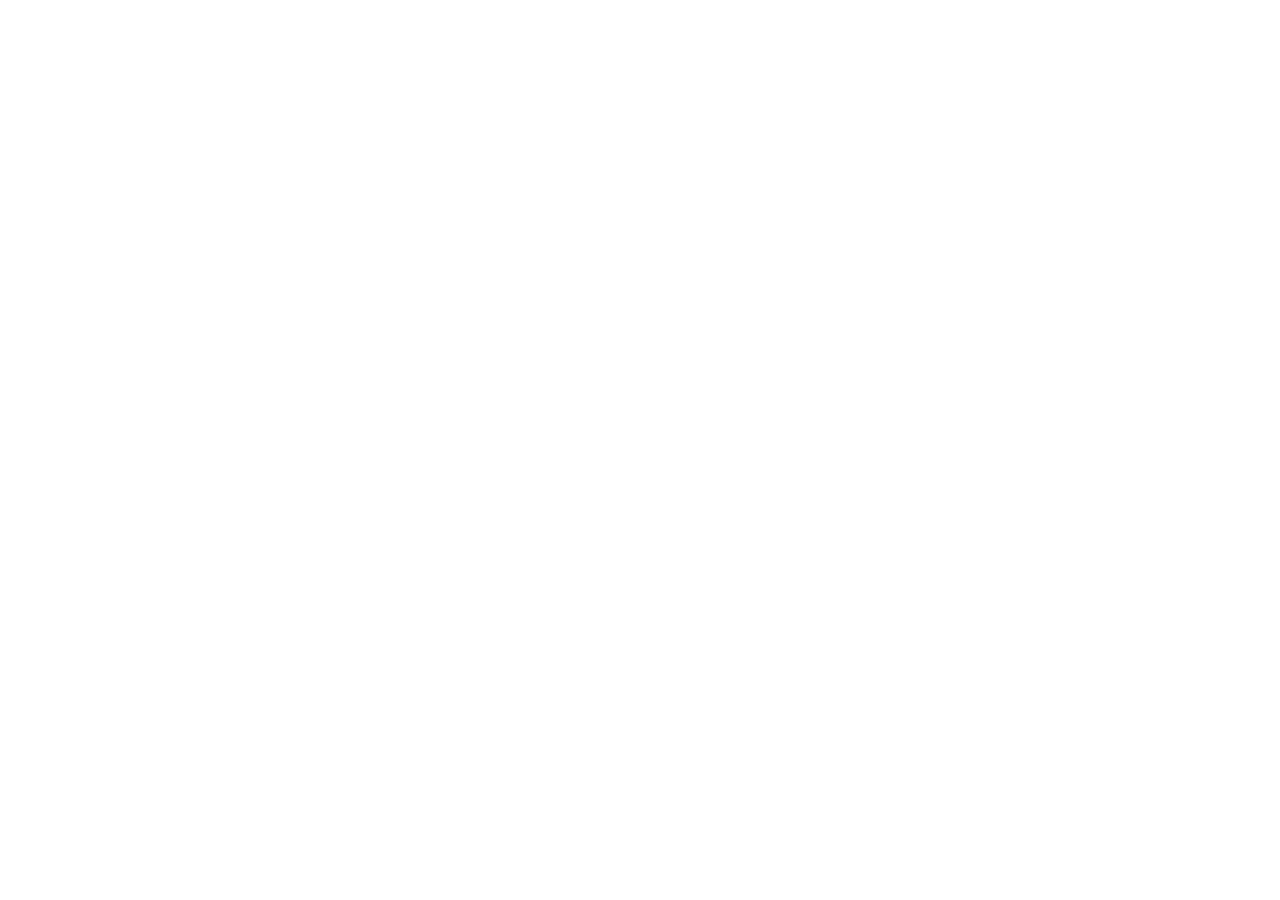
==== index.html @ 9736135d "Feat: Adicionando link do css e js" ====
<!DOCTYPE html>
<html lang="pt-BR">
<head>
    <meta charset="UTF-8">
    <meta name="viewport" content="width=device-width, initial-scale=1.0">
    <title>MotoGarage — Loja de Motos</title>
    <link rel="stylesheet" href="./src/css/estilo.css">
</head>
<body>
    










    <script src="./src/js/script.js"></script>
</body>
</html>
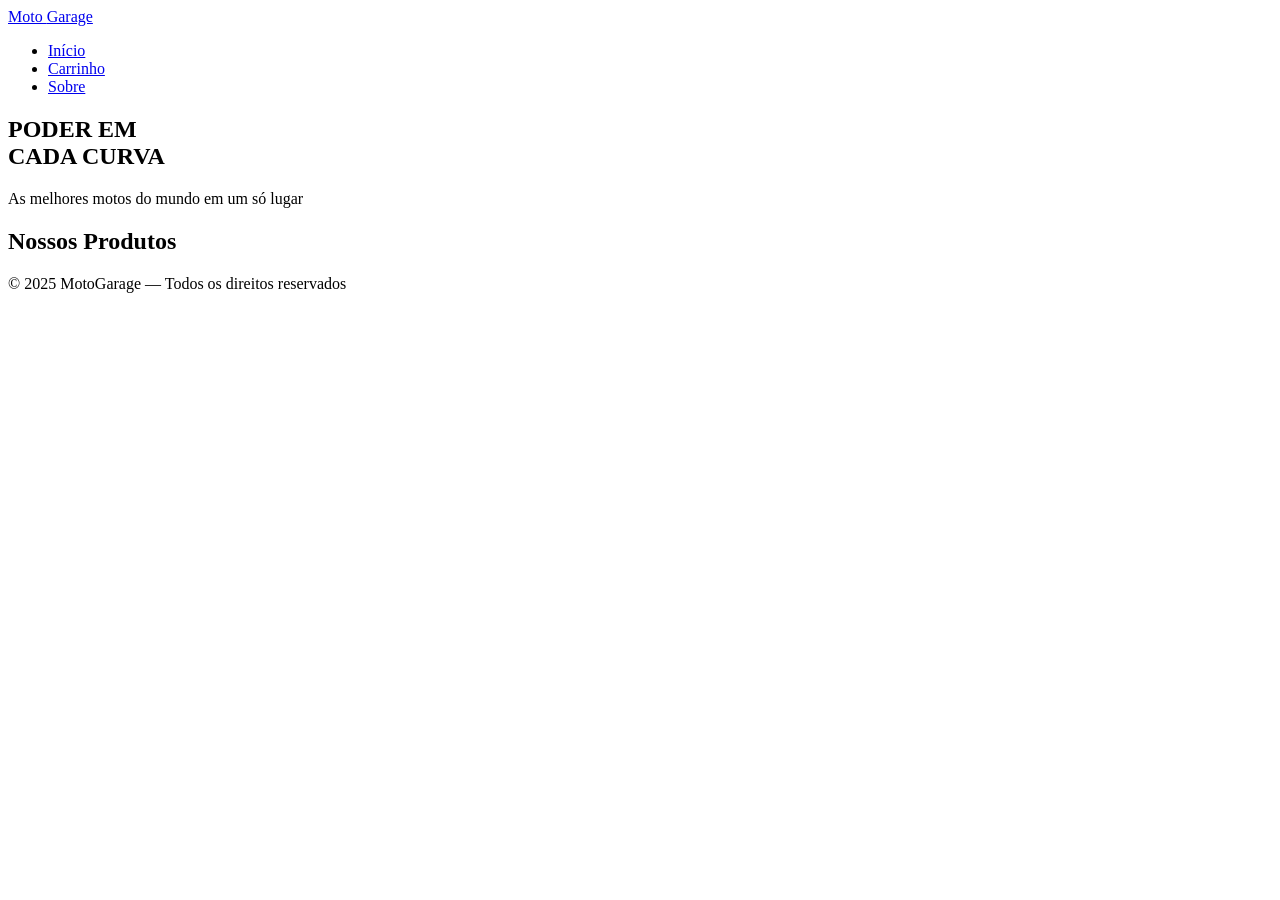
==== commit 29b9f0f0: "Feat: adicionando estrutura inicial da home" ====
--- a/index.html
+++ b/index.html
@@ -8,13 +8,29 @@
 </head>
 <body>
     
+    <nav>
+        <a class="nav-logo" href="index.html">Moto <span>Garage</span></a>
+        <ul class="nav-links">
+            <li><a href="index.html">Início</a></li>
+            <li><a href="./pages/loja.html">Carrinho</a></li>
+            <li><a href="./pages/sobre.html">Sobre</a></li>
+        </ul>
+    </nav>
 
+    <section class="hero">
+        <h1>PODER EM<br><span>CADA CURVA</span></h1>
+        <p>As melhores motos do mundo em um só lugar</p>
+    </section>
 
+  <h2 class="section-title">Nossos Produtos</h2>
 
+  <div class="cards-grid" id="cards-container">
+    
+  </div>
 
-
-
-
+  <footer>
+    <p>&copy; 2025 MotoGarage — Todos os direitos reservados</p>
+  </footer>
 
 
 
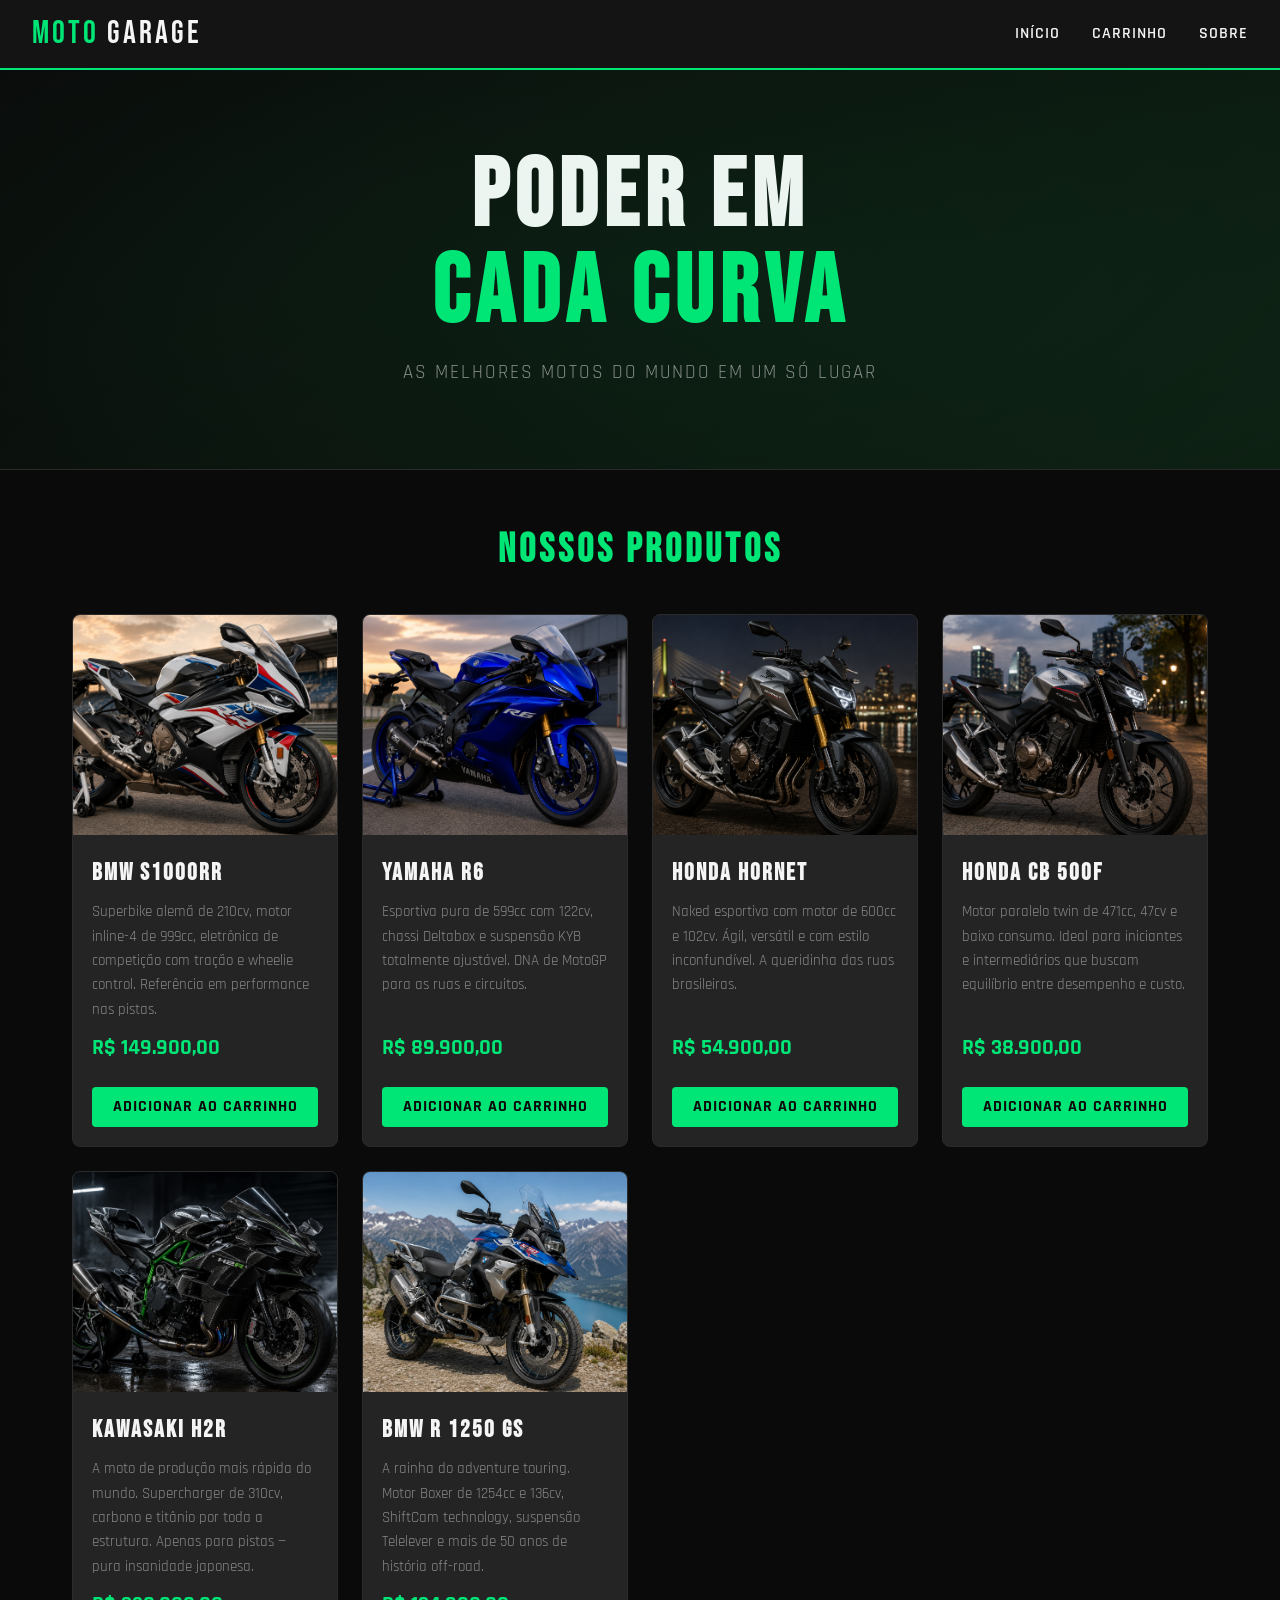
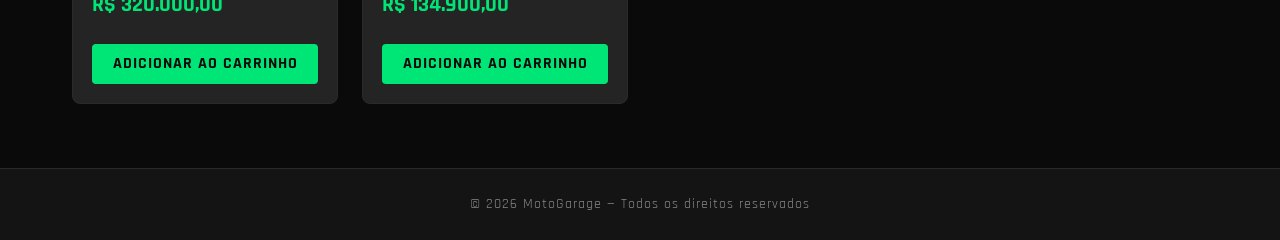
==== commit 9ccf41a4: "Fix: Correção dos footer das páginas" ====
--- a/index.html
+++ b/index.html
@@ -29,7 +29,7 @@
   </div>
 
   <footer>
-    <p>&copy; 2025 MotoGarage — Todos os direitos reservados</p>
+    <p>&copy; 2026 MotoGarage — Todos os direitos reservados</p>
   </footer>
 
 
--- a/src/css/estilo.css
+++ b/src/css/estilo.css
@@ -0,0 +1,390 @@
+@import url('https://fonts.googleapis.com/css2?family=Bebas+Neue&family=Rajdhani:wght@400;500;600;700&display=swap');
+
+:root {
+  --preto: #0a0a0a;
+  --cinza-escuro: #141414;
+  --cinza-medio: #1e1e1e;
+  --cinza-card: #242424;
+  --verde: #00e676;
+  --verde-escuro: #00c853;
+  --branco: #f5f5f5;
+  --texto-muted: #888;
+  --borda: #2a2a2a;
+}
+
+* {
+  margin: 0;
+  padding: 0;
+  box-sizing: border-box;
+}
+
+body {
+  background-color: var(--preto);
+  color: var(--branco);
+  font-family: 'Rajdhani', sans-serif;
+  font-size: 16px;
+  line-height: 1.6;
+}
+
+/* ===== NAVBAR ===== */
+nav {
+  background: var(--cinza-escuro);
+  border-bottom: 2px solid var(--verde);
+  padding: 0 2rem;
+  display: flex;
+  align-items: center;
+  justify-content: space-between;
+  height: 70px;
+  position: sticky;
+  top: 0;
+  z-index: 100;
+}
+
+.nav-logo {
+  font-family: 'Bebas Neue', cursive;
+  font-size: 2rem;
+  color: var(--verde);
+  letter-spacing: 3px;
+  text-decoration: none;
+}
+
+.nav-logo span {
+  color: var(--branco);
+}
+
+.nav-links {
+  display: flex;
+  gap: 2rem;
+  list-style: none;
+}
+
+.nav-links a {
+  color: var(--branco);
+  text-decoration: none;
+  font-weight: 600;
+  font-size: 1rem;
+  letter-spacing: 1px;
+  text-transform: uppercase;
+  transition: color 0.2s;
+}
+
+.nav-links a:hover {
+  color: var(--verde);
+}
+
+/* ===== HERO ===== */
+.hero {
+  background: linear-gradient(135deg, #0a0a0a 0%, #0d1f12 100%);
+  padding: 5rem 2rem;
+  text-align: center;
+  border-bottom: 1px solid var(--borda);
+  position: relative;
+  overflow: hidden;
+}
+
+.hero::before {
+  content: '';
+  position: absolute;
+  top: -50%;
+  left: -50%;
+  width: 200%;
+  height: 200%;
+  background: radial-gradient(ellipse at center, rgba(0,230,118,0.05) 0%, transparent 60%);
+  pointer-events: none;
+}
+
+.hero h1 {
+  font-family: 'Bebas Neue', cursive;
+  font-size: clamp(3rem, 8vw, 6rem);
+  letter-spacing: 6px;
+  color: var(--branco);
+  line-height: 1;
+}
+
+.hero h1 span {
+  color: var(--verde);
+}
+
+.hero p {
+  margin-top: 1rem;
+  font-size: 1.2rem;
+  color: var(--texto-muted);
+  letter-spacing: 2px;
+  text-transform: uppercase;
+}
+
+/* ===== SECTION TITLE ===== */
+.section-title {
+  font-family: 'Bebas Neue', cursive;
+  font-size: 2.5rem;
+  letter-spacing: 4px;
+  color: var(--verde);
+  text-align: center;
+  margin: 3rem 0 2rem;
+  text-transform: uppercase;
+}
+
+/* ===== CARDS GRID ===== */
+.cards-grid {
+  display: grid;
+  grid-template-columns: repeat(auto-fit, minmax(260px, 1fr));
+  gap: 1.5rem;
+  max-width: 1200px;
+  margin: 0 auto;
+  padding: 0 2rem 4rem;
+}
+
+.card {
+  background: var(--cinza-card);
+  border: 1px solid var(--borda);
+  border-radius: 8px;
+  overflow: hidden;
+  transition: transform 0.3s, border-color 0.3s;
+  display: flex;
+  flex-direction: column;
+}
+
+.card:hover {
+  transform: translateY(-6px);
+  border-color: var(--verde);
+}
+
+.card-img {
+  width: 100%;
+  height: 200px;
+  object-fit: cover;
+  background: var(--cinza-medio);
+  display: flex;
+  align-items: center;
+  justify-content: center;
+  font-size: 5rem;
+}
+
+.card-body {
+  padding: 1.2rem;
+  flex: 1;
+  display: flex;
+  flex-direction: column;
+  gap: 0.5rem;
+}
+
+.card-nome {
+  font-family: 'Bebas Neue', cursive;
+  font-size: 1.5rem;
+  letter-spacing: 2px;
+  color: var(--branco);
+}
+
+.card-desc {
+  font-size: 0.95rem;
+  color: var(--texto-muted);
+  flex: 1;
+}
+
+.card-preco {
+  font-size: 1.4rem;
+  font-weight: 700;
+  color: var(--verde);
+}
+
+.btn-add {
+  margin-top: 0.8rem;
+  background: var(--verde);
+  color: var(--preto);
+  border: none;
+  padding: 0.6rem 1.2rem;
+  font-family: 'Rajdhani', sans-serif;
+  font-weight: 700;
+  font-size: 1rem;
+  letter-spacing: 1px;
+  text-transform: uppercase;
+  cursor: pointer;
+  border-radius: 4px;
+  transition: background 0.2s;
+}
+
+.btn-add:hover {
+  background: var(--verde-escuro);
+}
+
+/* ===== CARRINHO (loja.html) ===== */
+.carrinho-container {
+  max-width: 800px;
+  margin: 2rem auto;
+  padding: 0 2rem 4rem;
+}
+
+.carrinho-lista {
+  list-style: none;
+  display: flex;
+  flex-direction: column;
+  gap: 1rem;
+}
+
+.carrinho-item {
+  background: var(--cinza-card);
+  border: 1px solid var(--borda);
+  border-radius: 8px;
+  padding: 1rem 1.5rem;
+  display: flex;
+  justify-content: space-between;
+  align-items: center;
+  transition: border-color 0.2s;
+}
+
+.carrinho-item:hover {
+  border-color: var(--verde);
+}
+
+.item-info {
+  display: flex;
+  flex-direction: column;
+}
+
+.item-nome {
+  font-family: 'Bebas Neue', cursive;
+  font-size: 1.3rem;
+  letter-spacing: 2px;
+}
+
+.item-qtd {
+  font-size: 0.9rem;
+  color: var(--texto-muted);
+}
+
+.item-preco {
+  font-size: 1.3rem;
+  font-weight: 700;
+  color: var(--verde);
+}
+
+.resumo-financeiro {
+  background: var(--cinza-medio);
+  border: 2px solid var(--verde);
+  border-radius: 8px;
+  padding: 2rem;
+  margin-top: 2rem;
+  text-align: center;
+}
+
+.resumo-financeiro h2 {
+  font-family: 'Bebas Neue', cursive;
+  font-size: 1.5rem;
+  letter-spacing: 3px;
+  color: var(--texto-muted);
+  margin-bottom: 0.5rem;
+}
+
+#total-compra {
+  font-family: 'Bebas Neue', cursive;
+  font-size: 3rem;
+  color: var(--verde);
+  letter-spacing: 2px;
+}
+
+.btn-desconto {
+  margin-top: 1.5rem;
+  background: transparent;
+  color: var(--verde);
+  border: 2px solid var(--verde);
+  padding: 0.8rem 2rem;
+  font-family: 'Rajdhani', sans-serif;
+  font-weight: 700;
+  font-size: 1rem;
+  letter-spacing: 2px;
+  text-transform: uppercase;
+  cursor: pointer;
+  border-radius: 4px;
+  transition: background 0.2s, color 0.2s;
+}
+
+.btn-desconto:hover {
+  background: var(--verde);
+  color: var(--preto);
+}
+
+.badge-desconto {
+  display: inline-block;
+  background: var(--verde);
+  color: var(--preto);
+  font-weight: 700;
+  font-size: 0.85rem;
+  padding: 0.2rem 0.6rem;
+  border-radius: 4px;
+  margin-top: 0.5rem;
+  letter-spacing: 1px;
+}
+/* ===== SOBRE (sobre.html) ===== */
+.sobre-container {
+  max-width: 800px;
+  margin: 3rem auto;
+  padding: 0 2rem 4rem;
+}
+
+.sobre-container h2 {
+  font-family: 'Bebas Neue', cursive;
+  font-size: 2rem;
+  color: var(--verde);
+  letter-spacing: 3px;
+  margin: 2rem 0 0.8rem;
+}
+
+.sobre-container p {
+  color: #ccc;
+  font-size: 1.05rem;
+  line-height: 1.8;
+  margin-bottom: 1rem;
+}
+
+.sobre-destaque {
+  border-left: 4px solid var(--verde);
+  padding-left: 1.2rem;
+  color: var(--branco) !important;
+  font-size: 1.2rem !important;
+  font-weight: 600;
+}
+
+/* ===== FOOTER ===== */
+footer {
+  background: var(--cinza-escuro);
+  border-top: 1px solid var(--borda);
+  text-align: center;
+  padding: 1.5rem;
+  color: var(--texto-muted);
+  font-size: 0.9rem;
+  letter-spacing: 1px;
+}
+
+.card-img {
+  width: 100%;
+  height: 220px;
+  object-fit: cover;
+  display: block;
+  background: var(--cinza-medio);
+}
+
+/* ===== BOTÃO ADICIONADO ===== */
+.btn-add:disabled {
+  background: var(--verde-escuro);
+  cursor: default;
+  opacity: 0.8;
+}
+
+/* ===== BOTÃO REMOVER ===== */
+.btn-remover {
+  background: transparent;
+  border: 1px solid #e53935;
+  color: #e53935;
+  padding: 0.3rem 0.7rem;
+  border-radius: 4px;
+  cursor: pointer;
+  font-family: 'Rajdhani', sans-serif;
+  font-weight: 700;
+  font-size: 0.9rem;
+  transition: background 0.2s, color 0.2s;
+}
+
+.btn-remover:hover {
+  background: #e53935;
+  color: #fff;
+}
